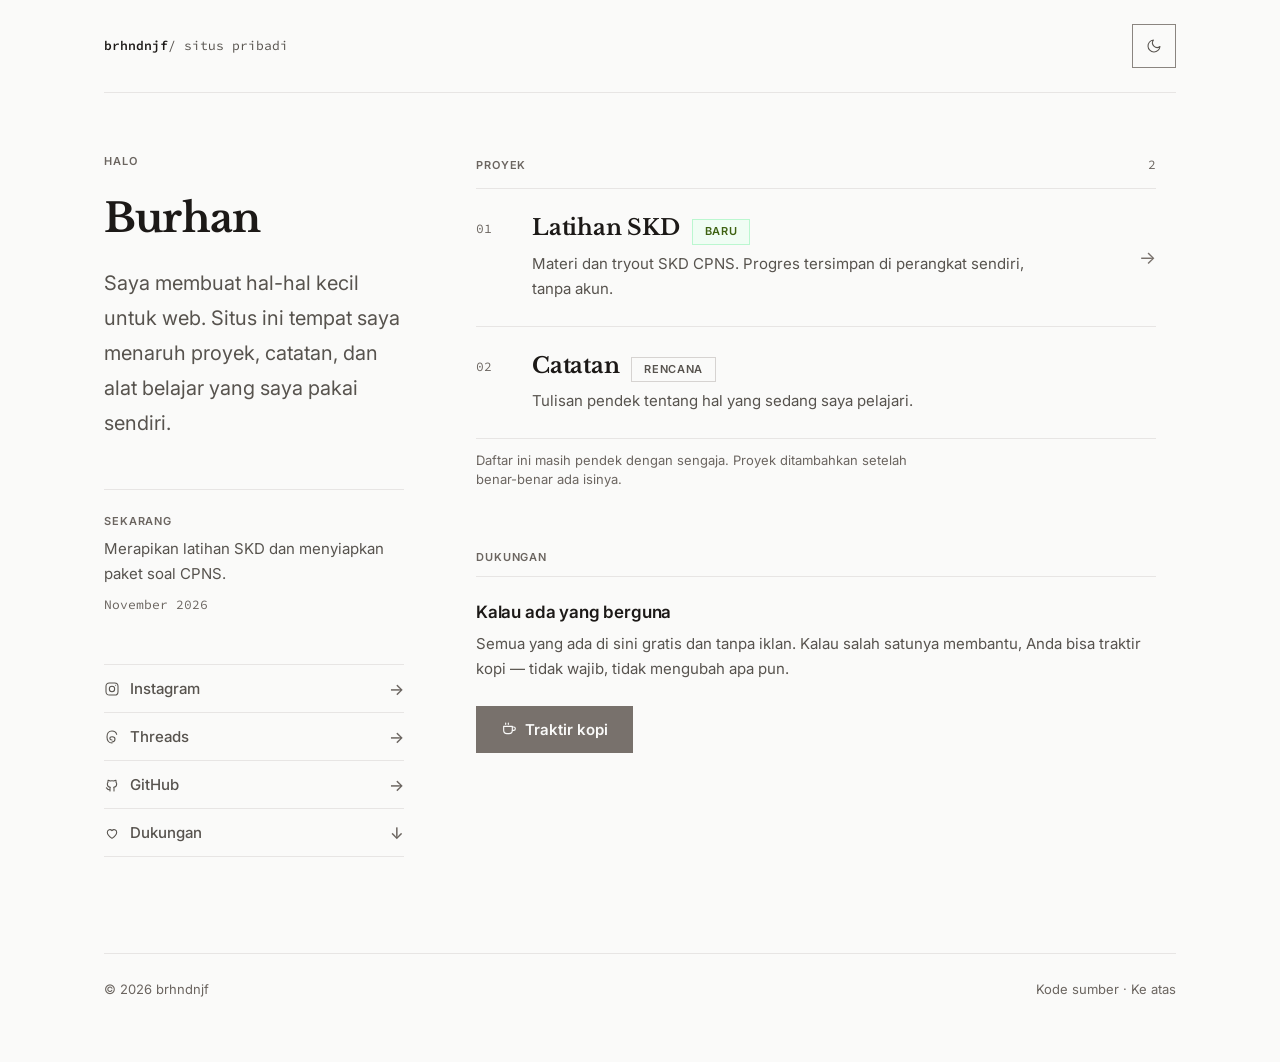
==== index.html @ 7297ceef "Editorial rail: beranda, shell aplikasi, ujian, dan hasil" ====
<!DOCTYPE html>
<html lang="id">
<head>
  <meta charset="UTF-8">
  <meta name="viewport" content="width=device-width, initial-scale=1, viewport-fit=cover">
  <meta name="theme-color" content="#FAFAF9" media="(prefers-color-scheme: light)">
  <meta name="theme-color" content="#1C1917" media="(prefers-color-scheme: dark)">

  <title>Burhan — brhndnjf</title>
  <meta name="description" content="Situs pribadi Burhan. Proyek kecil, catatan, dan latihan SKD.">

  <meta property="og:type" content="website">
  <meta property="og:title" content="Burhan — brhndnjf">
  <meta property="og:description" content="Situs pribadi Burhan. Proyek kecil, catatan, dan latihan SKD.">
  <meta property="og:url" content="https://brhndnjf.github.io/">
  <meta name="twitter:card" content="summary">

  <link rel="icon" href="data:image/svg+xml,<svg xmlns='http://www.w3.org/2000/svg' viewBox='0 0 100 100'><rect width='100' height='100' rx='22' fill='%23E4572E'/><text x='50' y='68' font-size='54' font-family='system-ui' font-weight='600' fill='white' text-anchor='middle'>b</text></svg>">

  <link rel="preconnect" href="https://fonts.googleapis.com">
  <link rel="preconnect" href="https://fonts.gstatic.com" crossorigin>
  <link href="https://fonts.googleapis.com/css2?family=Libre+Baskerville:wght@400;700&family=Inter:wght@400;600&family=Source+Code+Pro:wght@400&display=swap" rel="stylesheet">

  <link rel="stylesheet" href="assets/css/tokens.css">
  <link rel="stylesheet" href="assets/css/base.css">
  <link rel="stylesheet" href="assets/css/hub.css">

  <!-- Terapkan tema sebelum halaman digambar, supaya tidak berkedip putih -->
  <script>
    (function () {
      try {
        var t = localStorage.getItem('brh.theme');
        if (t === 'dark' || (!t && matchMedia('(prefers-color-scheme: dark)').matches)) {
          document.documentElement.setAttribute('data-theme', 'dark');
        }
      } catch (e) {}
    })();
  </script>
</head>
<body>
  <a class="skip" href="#utama">Lewati ke konten</a>

  <div class="wrap wrap-wide">
    <header class="top">
      <a class="top-mark" href="/"><b>brhndnjf</b> / situs pribadi</a>
      <button class="theme-toggle" type="button" data-theme-toggle aria-label="Ganti tema terang atau gelap" aria-pressed="false">
        <svg class="i-moon" viewBox="0 0 24 24" aria-hidden="true"><path d="M21 12.8A9 9 0 1 1 11.2 3a7 7 0 0 0 9.8 9.8Z"/></svg>
        <svg class="i-sun" viewBox="0 0 24 24" aria-hidden="true"><circle cx="12" cy="12" r="4"/><path d="M12 2v2M12 20v2M4.9 4.9l1.4 1.4M17.7 17.7l1.4 1.4M2 12h2M20 12h2M4.9 19.1l1.4-1.4M17.7 6.3l1.4-1.4"/></svg>
      </button>
    </header>

    <div class="hub-grid">
      <aside class="hub-rail" aria-label="Identitas">
        <section class="intro">
          <p class="eyebrow">Halo</p>
          <h1>Burhan</h1>
          <p class="lede">
            Saya membuat hal-hal kecil untuk web. Situs ini tempat saya menaruh
            proyek, catatan, dan alat belajar yang saya pakai sendiri.
          </p>
        </section>

        <section class="now" aria-labelledby="judul-sekarang">
          <h2 id="judul-sekarang">Sekarang</h2>
          <p>Merapikan latihan SKD dan menyiapkan paket soal CPNS.</p>
          <time datetime="2026-11">November 2026</time>
        </section>

      </aside>

      <main id="utama" class="hub-main">
        <section class="section" aria-labelledby="judul-proyek">
          <div class="section-head">
            <h2 id="judul-proyek">Proyek</h2>
            <span>2</span>
          </div>

          <div class="projects">
            <a class="project" href="/skd/">
              <span class="project-title">
                Latihan SKD
                <span class="tag is-live">Baru</span>
              </span>
              <span class="project-desc">
                Materi dan tryout SKD CPNS. Progres tersimpan di perangkat sendiri,
                tanpa akun.
              </span>
              <span class="project-go" aria-hidden="true">→</span>
            </a>

            <div class="project">
              <span class="project-title">
                Catatan
                <span class="tag">Rencana</span>
              </span>
              <span class="project-desc">
                Tulisan pendek tentang hal yang sedang saya pelajari.
              </span>
            </div>
          </div>

          <p class="note">
            Daftar ini masih pendek dengan sengaja. Proyek ditambahkan setelah
            benar-benar ada isinya.
          </p>
        </section>

        <section class="section" id="dukungan" aria-labelledby="judul-dukungan">
          <div class="section-head">
            <h2 id="judul-dukungan">Dukungan</h2>
          </div>

          <div class="support">
            <h3>Kalau ada yang berguna</h3>
            <p>
              Semua yang ada di sini gratis dan tanpa iklan. Kalau salah satunya
              membantu, Anda bisa traktir kopi — tidak wajib, tidak mengubah apa pun.
            </p>
            <div class="support-actions">
              <a class="btn" href="https://saweria.co/brhndnjf" rel="noopener">
                <svg viewBox="0 0 24 24" width="16" height="16" fill="none" stroke="currentColor" stroke-width="1.7" stroke-linecap="round" stroke-linejoin="round" aria-hidden="true"><path d="M4 8h13v6a5 5 0 0 1-5 5H9a5 5 0 0 1-5-5V8Z"/><path d="M17 9h2a2.5 2.5 0 0 1 0 5h-2"/><path d="M7 3v2M11 3v2"/></svg>
                Traktir kopi
              </a>
              <button class="btn is-quiet" type="button" data-open="qris">
                <svg viewBox="0 0 24 24" width="16" height="16" fill="none" stroke="currentColor" stroke-width="1.7" stroke-linecap="round" stroke-linejoin="round" aria-hidden="true"><rect x="3" y="3" width="7" height="7" rx="1"/><rect x="14" y="3" width="7" height="7" rx="1"/><rect x="3" y="14" width="7" height="7" rx="1"/><path d="M14 14h3v3h-3zM20 14v.01M14 20v.01M20 20v.01"/></svg>
                QRIS
              </button>
            </div>
            <p class="note" data-qris-note>
              QRIS untuk pembayaran dari aplikasi bank atau e-wallet apa pun.
            </p>
          </div>
        </section>
      </main>

        <nav class="links" aria-label="Tautan lain">
          <a class="link" href="https://www.instagram.com/brhndnjf/" rel="me noopener">
            <svg viewBox="0 0 24 24" aria-hidden="true"><rect x="3" y="3" width="18" height="18" rx="5"/><circle cx="12" cy="12" r="4"/><circle cx="17.5" cy="6.5" r=".8" fill="currentColor" stroke="none"/></svg>
            Instagram
          </a>
          <a class="link" href="https://www.threads.com/@brhndnjf" rel="me noopener">
            <svg viewBox="0 0 24 24" aria-hidden="true"><path d="M12 21c-4.5 0-7.5-3-7.5-9s3-9 7.5-9c3.6 0 6.2 1.9 7 5"/><path d="M12 16.5c-2 0-3.2-1-3.2-2.4 0-1.5 1.4-2.4 3.4-2.4 2.6 0 4.3 1.3 4.3 3.4 0 2.4-1.9 4.4-4.5 4.4"/></svg>
            Threads
          </a>
          <a class="link" href="https://github.com/brhndnjf" rel="me noopener">
            <svg viewBox="0 0 24 24" aria-hidden="true"><path d="M9 19c-4 1.2-4-2.2-5.5-2.7M15 21v-3.4c0-1 .1-1.4-.5-2 2.3-.3 4.5-1.2 4.5-5.2a4 4 0 0 0-1.1-2.8 3.7 3.7 0 0 0-.1-2.8s-.9-.3-3 1.1a10.3 10.3 0 0 0-5.6 0C7.1 4.5 6.2 4.8 6.2 4.8a3.7 3.7 0 0 0-.1 2.8A4 4 0 0 0 5 10.4c0 4 2.2 4.9 4.5 5.2-.6.6-.6 1.2-.5 2V21"/></svg>
            GitHub
          </a>
          <a class="link" href="#dukungan">
            <svg viewBox="0 0 24 24" aria-hidden="true"><path d="M12 20s-7-4.4-7-9a4 4 0 0 1 7-2.6A4 4 0 0 1 19 11c0 4.6-7 9-7 9Z"/></svg>
            Dukungan
          </a>
        </nav>
    </div>

    <footer class="foot">
      <span>© <span data-year>2026</span> brhndnjf</span>
      <span>
        <a href="https://github.com/brhndnjf/brhndnjf.github.io" rel="noopener">Kode sumber</a>
        ·
        <a href="#utama">Ke atas</a>
      </span>
    </footer>
  </div>

  <dialog class="modal" id="qris" aria-labelledby="qris-judul">
    <div class="modal-body">
      <h3 id="qris-judul">QRIS</h3>
      <p>Pindai dengan aplikasi bank atau e-wallet.</p>
      <!-- Untuk mengaktifkan: taruh berkasnya di assets/img/qris.png,
           lalu tambahkan atribut data-qris-src="assets/img/qris.png" pada <dialog> di atas.
           Tanpa atribut itu, tombol QRIS disembunyikan dan tidak ada permintaan 404. -->
      <div data-qris-slot></div>
      <p class="note" data-qris-fallback hidden>
        Gambar QRIS belum tersedia. Gunakan tautan Saweria di atas.
      </p>
      <button class="modal-close" type="button" data-close>Tutup</button>
    </div>
  </dialog>

  <script src="assets/js/theme.js" defer></script>
  <script src="assets/js/hub.js" defer></script>
</body>
</html>
---- assets/css/tokens.css ----
/* ============================================================
   tokens.css — ThoughtStream
   Sumber tunggal warna, tipografi, jarak, dan bentuk.
   Acuan: DESIGN.md. Jangan menulis nilai mentah di berkas lain.

   Tiga penyimpangan yang disengaja dari DESIGN.md, semuanya
   ditandai di bawah: (1) mode gelap, (2) ukuran tipe responsif
   memakai clamp agar 40px tidak meluber di layar 360px,
   (3) token teks/border tambahan agar kontras memenuhi WCAG AA
   tanpa mengubah sage sebagai aksen dekoratif.
   ============================================================ */

:root {
  /* ---- Brand Palette ---- */
  --stone: #78716C;        /* Primary — jangkar UI, tautan, ikon */
  --sage: #A8A29E;         /* Secondary — aksen pendukung, pemisah */
  --ink: #1C1917;          /* Tertiary — Warm Black, judul kuat */
  --stone-hover: #57534E;
  --stone-active: #44403C;

  /* ---- Surface Palette ---- */
  --paper: #FAFAF9;        /* latar halaman */
  --surface: #F5F5F4;      /* latar kartu & bagian */
  --raised: #EFEDEB;       /* hover, blok catatan */

  /* ---- Content Palette ---- */
  --ink-2: #57534E;        /* isi sekunder, metadata */
  --ink-3: #A8A29E;        /* aksen dekoratif, bukan untuk teks */
  --ink-3-text: #6B6560;   /* teks tersier AA — 5,50:1 di paper */

  /* ---- Border Palette ---- */
  --line: #E7E5E4;         /* hairline pemisah */
  --line-2: #D6D3D1;       /* pemisah non-interaktif */
  --line-control: #8A8580; /* batas kontrol — 3,50:1 di paper */
  --line-3: #A8A29E;

  /* ---- Semantic ---- */
  /* Warna teks status digelapkan agar tetap terbaca di latar tintanya. */
  --ok: #3F6212;   --ok-bg: #F0FDF4;   --ok-line: #BBF7D0;
  --warn: #854D0E; --warn-bg: #FEFCE8; --warn-line: #FEF08A;
  --bad: #B91C1C;  --bad-bg: #FEF2F2;  --bad-line: #FECACA;

  /* ---- Tipografi ---- */
  --font-display: "Libre Baskerville", Georgia, "Times New Roman", serif;
  --font: Inter, -apple-system, "Segoe UI", Helvetica, sans-serif;
  --mono: "Source Code Pro", "Fira Code", Consolas, monospace;

  --fs-display: clamp(30px, 6vw, 40px);   /* DESIGN: 40px */
  --fs-headline: clamp(24px, 4.6vw, 30px);/* DESIGN: 30px */
  --fs-subhead: clamp(19px, 3vw, 22px);   /* DESIGN: 22px */
  --fs-lead: clamp(18px, 2.6vw, 20px);    /* DESIGN: 20px */
  --fs-body: 17px;
  --fs-small: 15px;
  --fs-caption: 13px;
  --fs-overline: 11px;

  --lh-display: 1.2;
  --lh-headline: 1.3;
  --lh-subhead: 1.4;
  --lh-lead: 1.75;
  --lh-body: 1.8;
  --lh-small: 1.7;
  --lh-caption: 1.5;

  /* ---- Jarak: basis 12px, skala tetap ---- */
  --s1: 12px;
  --s2: 24px;
  --s3: 36px;
  --s4: 48px;
  --s5: 60px;
  --s6: 72px;
  --s7: 96px;
  --s8: 120px;

  --pad-sm: 12px;
  --pad-md: 24px;
  --pad-lg: 36px;

  /* Jarak antar-bagian — DESIGN.md: mobile 60, tablet 84, desktop 120.
     Nilainya dinaikkan lewat media query min-width di bawah (mobile-first). */
  --section: 60px;

  /* ---- Bentuk: seluruhnya tajam ---- */
  --r: 0px;
  --r-full: 9999px;   /* hanya avatar */
  --shadow: none;

  /* ---- Ukuran halaman ---- */
  --container: 680px;  /* DESIGN: lebar maksimum isi 680px */
  --container-wide: 1120px; /* kerangka desktop: rail + kolom baca */
  --rail: 300px;       /* rail identitas di desktop */

  color-scheme: light;
}

/* Jarak antar-bagian bertingkat — mobile-first: mulai dari 60, naik di layar lebar */
@media (min-width: 768px) {
  :root { --section: 84px; }
}
@media (min-width: 1024px) {
  :root { --section: 120px; }
}

/* ============================================================
   Mode gelap — perluasan, bukan bagian DESIGN.md.
   Prinsipnya sama: hangat, rendah kontras, tanpa bayangan.
   ============================================================ */
[data-theme="dark"] {
  --stone: #A8A29E;
  --sage: #78716C;
  --ink: #FAFAF9;
  --stone-hover: #D6D3D1;
  --stone-active: #E7E5E4;

  --paper: #1C1917;
  --surface: #24201D;
  --raised: #2E2926;

  --ink-2: #D6D3D1;
  --ink-3: #A8A29E;
  --ink-3-text: #A8A29E;   /* 6,93:1 di paper gelap */

  --line: #35302C;
  --line-2: #44403C;
  --line-control: #78716C; /* 3,65:1 di paper gelap */
  --line-3: #78716C;

  --ok: #A3C46B;   --ok-bg: #1D2517;   --ok-line: #3A4A26;
  --warn: #E5B454; --warn-bg: #26210F; --warn-line: #4A3F1C;
  --bad: #F87171;  --bad-bg: #2A1717;  --bad-line: #4A2626;

  color-scheme: dark;
}
---- assets/css/base.css ----
/* ============================================================
   base.css — reset, tipografi, kerangka.
   Mengikuti DESIGN.md: tepi tajam, tanpa bayangan, teks 17px/1.8,
   pemisah berupa hairline #E7E5E4.
   ============================================================ */

*, *::before, *::after { box-sizing: border-box; }

html { -webkit-text-size-adjust: 100%; }

body {
  margin: 0;
  min-height: 100vh;
  font-family: var(--font);
  font-size: var(--fs-body);
  line-height: var(--lh-body);
  color: var(--ink);
  background: var(--paper);
  -webkit-font-smoothing: antialiased;
  text-rendering: optimizeLegibility;
}

/* Judul memakai serif; label UI tidak pernah memakai serif (DESIGN.md no. 2) */
h1, h2, h3 {
  margin: 0;
  font-family: var(--font-display);
  font-weight: 700;
  text-wrap: balance;
}

h1 {
  font-size: var(--fs-display);
  line-height: var(--lh-display);
  letter-spacing: -0.02em;
}

h2 {
  font-size: var(--fs-headline);
  line-height: var(--lh-headline);
  letter-spacing: -0.015em;
}

h3 {
  font-size: var(--fs-subhead);
  font-weight: 400;
  line-height: var(--lh-subhead);
  letter-spacing: -0.01em;
}

p { margin: 0; max-width: var(--container); }

a {
  color: var(--stone);
  text-decoration: underline;
  text-decoration-thickness: 1px;
  text-underline-offset: 3px;
  transition: color .15s;
}
a:hover { color: var(--ink); }

img { display: block; max-width: 100%; height: auto; }

button {
  font-family: var(--font);
  color: inherit;
  background: none;
  border: 0;
  cursor: pointer;
}

ul, ol { margin: 0; padding: 0; list-style: none; }

/* Tombol — DESIGN.md. Dipakai beranda dan aplikasi. */
.btn {
  display: inline-flex;
  align-items: center;
  justify-content: center;
  gap: 8px;
  padding: var(--s1) var(--s2);
  border: 1px solid var(--stone);
  background: var(--stone);
  color: var(--paper);
  font-family: var(--font);
  font-size: var(--fs-small);
  font-weight: 600;
  line-height: 1.4;
  text-decoration: none;
  transition: background .15s, border-color .15s;
}
.btn:hover {
  background: var(--stone-hover);
  border-color: var(--stone-hover);
  color: var(--paper);
  text-decoration: none;
}
.btn:active { background: var(--stone-active); border-color: var(--stone-active); }
.btn:disabled { opacity: .4; cursor: not-allowed; }

/* Tombol tema — dipakai beranda dan aplikasi. */
.theme-toggle {
  display: inline-flex;
  align-items: center;
  justify-content: center;
  width: 44px;
  height: 44px;
  flex: none;
  border: 1px solid var(--line-control);
  color: var(--ink-2);
  transition: border-color .15s, color .15s, background .15s;
}
.theme-toggle:hover { border-color: var(--stone); color: var(--ink); background: var(--surface); }
.theme-toggle svg {
  width: 16px; height: 16px;
  fill: none; stroke: currentColor;
  stroke-width: 1.6; stroke-linecap: round; stroke-linejoin: round;
}
.theme-toggle .i-sun { display: none; }
[data-theme="dark"] .theme-toggle .i-moon { display: none; }
[data-theme="dark"] .theme-toggle .i-sun { display: block; }
.btn.is-quiet {
  background: transparent;
  color: var(--stone);
  border-color: var(--line-control);
}
.btn.is-quiet:hover {
  background: var(--surface);
  border-color: var(--line-control);
  color: var(--ink);
}

/* Dialog — tanpa bayangan, pemisahnya border. */
dialog.modal {
  padding: 0;
  border: 1px solid var(--line-control);
  background: var(--paper);
  color: var(--ink);
  box-shadow: none;
  max-width: 420px;
  width: calc(100% - 32px);
}
dialog.modal::backdrop { background: rgba(28, 25, 23, .6); }
.modal-body { padding: var(--s2); }
.modal-body h3 { font-family: var(--font); font-size: var(--fs-body); font-weight: 600; }
.modal-body p { margin-top: 4px; font-size: var(--fs-caption); line-height: var(--lh-caption); color: var(--ink-2); }
.modal-body img { margin: var(--s2) auto 0; border: 1px solid var(--line); }
.modal-actions { display: flex; flex-wrap: wrap; gap: var(--s1); margin-top: var(--s2); }
.modal-actions .btn { flex: 1 1 auto; }
.modal-close {
  display: block;
  width: 100%;
  margin-top: var(--s2);
  padding: var(--s1);
  border: 1px solid var(--line-control);
  font-size: var(--fs-caption);
  font-weight: 600;
  color: var(--ink-2);
}
.modal-close:hover { background: var(--surface); color: var(--ink); }

/* Catatan kecil */
.note {
  margin-top: var(--s1);
  font-size: var(--fs-caption);
  line-height: var(--lh-caption);
  color: var(--ink-3-text);
  max-width: 34em;
}

/* Atribut hidden harus menang atas display apa pun */
[hidden] { display: none !important; }

/* Teks untuk screen reader saja */
.sr-only {
  position: absolute;
  width: 1px;
  height: 1px;
  padding: 0;
  margin: -1px;
  overflow: hidden;
  clip: rect(0, 0, 0, 0);
  white-space: nowrap;
  border: 0;
}

::selection { background: var(--raised); color: var(--ink); }

/* Cincin fokus sesuai DESIGN.md */
:focus-visible {
  outline: 2px solid var(--stone);
  outline-offset: 2px;
}

/* Kerangka lebar: 680px, sesuai ukuran baca optimal */
.wrap {
  width: 100%;
  max-width: var(--container);
  margin: 0 auto;
  padding: 0 var(--s2);
}
.wrap-wide { max-width: var(--container-wide); }

/* Label di atas judul — Inter 11px 600, renggang */
.eyebrow {
  display: block;
  font-family: var(--font);
  font-size: var(--fs-overline);
  font-weight: 600;
  line-height: var(--lh-caption);
  letter-spacing: 0.08em;
  text-transform: uppercase;
  color: var(--ink-3-text);
}

.muted { color: var(--ink-2); }

.rule {
  height: 1px;
  border: 0;
  margin: 0;
  background: var(--line);
}

:target { scroll-margin-top: var(--s2); }

.skip {
  position: absolute;
  left: -9999px;
  top: 0;
  padding: var(--s1) var(--s2);
  background: var(--paper);
  border: 1px solid var(--line-control);
  z-index: 100;
}
.skip:focus { left: var(--s2); top: var(--s2); }

@media (prefers-reduced-motion: reduce) {
  *, *::before, *::after {
    animation-duration: .01ms !important;
    animation-iteration-count: 1 !important;
    transition-duration: .01ms !important;
    scroll-behavior: auto !important;
  }
}
---- assets/css/hub.css ----
/* ============================================================
   hub.css — beranda dengan editorial rail.
   Mobile: satu kolom. Desktop: rail identitas + kolom baca.
   Tepi tajam, tanpa bayangan, pemisah hairline, ruang lega.
   ============================================================ */

/* ---------- Kepala ---------- */
.top {
  display: flex;
  align-items: center;
  justify-content: space-between;
  gap: var(--s2);
  padding: var(--s2) 0;
  border-bottom: 1px solid var(--line);
}

.top-mark {
  display: inline-flex;
  align-items: center;
  min-height: 44px;
  font-family: var(--mono);
  font-size: var(--fs-caption);
  color: var(--ink-2);
  text-decoration: none;
}
.top-mark b { color: var(--ink); font-weight: 600; }
.top-mark:hover { color: var(--ink); }

/* ---------- Grid utama ---------- */
.hub-grid {
  display: grid;
  gap: var(--s2);
}

.hub-rail,
.hub-main { min-width: 0; }

/* ---------- Identitas ---------- */
.intro { padding: var(--s3) 0 0; }

.intro h1 { margin-top: var(--s2); }

.intro .lede {
  margin-top: var(--s2);
  font-size: var(--fs-lead);
  line-height: var(--lh-lead);
  color: var(--ink-2);
  max-width: 32em;
}

/* ---------- Sekarang ---------- */
.now {
  margin-top: var(--s4);
  padding-top: var(--s2);
  border-top: 1px solid var(--line);
}
.now h2 {
  font-family: var(--font);
  font-size: var(--fs-overline);
  font-weight: 600;
  letter-spacing: 0.08em;
  text-transform: uppercase;
  color: var(--ink-3-text);
}
.now p {
  margin-top: 8px;
  font-size: var(--fs-small);
  line-height: var(--lh-small);
  color: var(--ink-2);
}
.now time {
  display: block;
  margin-top: 6px;
  font-family: var(--mono);
  font-size: var(--fs-caption);
  color: var(--ink-3-text);
}

/* ---------- Tautan ---------- */
.links {
  display: grid;
  margin-top: var(--s4);
  border-top: 1px solid var(--line);
}

.link {
  display: flex;
  align-items: center;
  gap: 10px;
  min-height: 44px;
  padding: 10px 0;
  border-bottom: 1px solid var(--line);
  font-size: var(--fs-small);
  font-weight: 500;
  color: var(--ink-2);
  text-decoration: none;
  transition: color .15s;
}
.link:hover { color: var(--ink); }
.link::after {
  content: "→";
  margin-left: auto;
  color: var(--ink-3-text);
  font-size: 16px;
  line-height: 1;
  transition: transform .18s, color .18s;
}
.link:hover::after { transform: translateX(3px); color: var(--stone); }
.link[href^="#"]::after { content: "↓"; }
.link[href^="#"]:hover::after { transform: translateY(2px); }
.link svg {
  width: 16px; height: 16px;
  flex: none;
  fill: none; stroke: currentColor;
  stroke-width: 1.6; stroke-linecap: round; stroke-linejoin: round;
}

/* ---------- Bagian ---------- */
.section { padding-top: var(--s4); }

.section-head {
  display: flex;
  align-items: baseline;
  justify-content: space-between;
  gap: var(--s2);
  padding-bottom: var(--s1);
  border-bottom: 1px solid var(--line);
}

.section-head h2 {
  font-family: var(--font);
  font-size: var(--fs-overline);
  font-weight: 600;
  letter-spacing: 0.08em;
  text-transform: uppercase;
  color: var(--ink-3-text);
}

.section-head span {
  font-family: var(--mono);
  font-size: var(--fs-caption);
  color: var(--ink-3-text);
}

/* ---------- Daftar proyek ---------- */
.projects {
  counter-reset: project;
  display: grid;
}

.project {
  display: grid;
  grid-template-columns: 32px minmax(0, 1fr) auto;
  align-items: start;
  gap: 6px var(--s2);
  padding: var(--s2) 0;
  border-bottom: 1px solid var(--line);
  text-decoration: none;
  color: inherit;
  transition: background .15s;
}
.project::before {
  counter-increment: project;
  content: counter(project, decimal-leading-zero);
  grid-column: 1;
  grid-row: 1 / span 2;
  padding-top: 4px;
  font-family: var(--mono);
  font-size: var(--fs-caption);
  color: var(--ink-3-text);
}
a.project:hover { background: var(--surface); }
a.project:hover .project-title { color: var(--stone); }
a.project:focus-visible {
  background: var(--surface);
  outline: 2px solid var(--stone);
  outline-offset: -2px;
}

.project-title {
  grid-column: 2;
  font-family: var(--font-display);
  font-size: 19px;
  font-weight: 700;
  line-height: var(--lh-subhead);
  letter-spacing: -0.01em;
  display: flex;
  align-items: baseline;
  gap: var(--s1);
  flex-wrap: wrap;
  text-wrap: balance;
}

.project-desc {
  grid-column: 2;
  font-size: var(--fs-small);
  line-height: var(--lh-small);
  color: var(--ink-2);
  max-width: 34em;
}

.project-go {
  grid-column: 3;
  grid-row: 1 / span 2;
  justify-self: end;
  align-self: center;
  color: var(--stone);
  font-size: 18px;
  line-height: 1;
  transition: transform .18s, color .18s;
}
a.project:hover .project-go { transform: translateX(3px); color: var(--stone); }

/* Chip status — DESIGN.md: 4px 12px, 11px 600 uppercase, tajam */
.tag {
  font-family: var(--font);
  font-size: var(--fs-overline);
  font-weight: 600;
  letter-spacing: 0.06em;
  text-transform: uppercase;
  padding: 4px 12px;
  border: 1px solid var(--line-2);
  color: var(--ink-2);
  background: transparent;
  white-space: nowrap;
}
.tag.is-live { background: var(--ok-bg); border-color: var(--ok-line); color: var(--ok); }
.tag.is-next { background: var(--warn-bg); border-color: var(--warn-line); color: var(--warn); }

/* ---------- Dukungan ---------- */
.support { margin-top: var(--s2); }
.support h3 { font-family: var(--font); font-size: var(--fs-body); font-weight: 600; }
.support p {
  margin-top: 6px;
  font-size: var(--fs-small);
  line-height: var(--lh-small);
  color: var(--ink-2);
}
.support-actions { display: flex; flex-wrap: wrap; gap: var(--s1); margin-top: var(--s2); }

/* ---------- Kaki ---------- */
.foot {
  margin-top: var(--s6);
  padding: var(--s2) 0 var(--s5);
  border-top: 1px solid var(--line);
  display: flex;
  flex-wrap: wrap;
  align-items: baseline;
  justify-content: space-between;
  gap: 8px var(--s2);
  font-size: var(--fs-caption);
  color: var(--ink-3-text);
}
.foot a { color: var(--ink-3-text); text-decoration: none; }
.foot a:hover { color: var(--stone); text-decoration: underline; }

/* ============================================================
   Layar lebih lebar — mobile-first: semua penyesuaian ke atas
   memakai min-width, bukan max-width.
   ============================================================ */
@media (min-width: 561px) {
  .intro { padding-top: var(--s5); }
  .project-title { font-size: var(--fs-subhead); }
  .foot { margin-top: var(--s7); }
}

@media (min-width: 900px) {
  .hub-grid {
    grid-template-columns: 260px minmax(0, 1fr);
    grid-template-rows: auto auto;
    column-gap: var(--s5);
    row-gap: var(--s4);
    align-items: start;
  }
  .hub-rail {
    grid-column: 1;
    grid-row: 1;
    position: sticky;
    top: var(--s2);
  }
  .links {
    grid-column: 1;
    grid-row: 2;
    margin-top: 0;
  }
  .hub-main {
    grid-column: 2;
    grid-row: 1 / span 2;
    max-width: var(--container);
  }
  .section { padding-top: var(--s5); }
  .hub-main .section:first-child { padding-top: var(--s5); }
}

@media (min-width: 1024px) {
  .hub-grid {
    grid-template-columns: var(--rail) minmax(0, 1fr);
    column-gap: var(--s6);
    row-gap: var(--s4);
  }
}
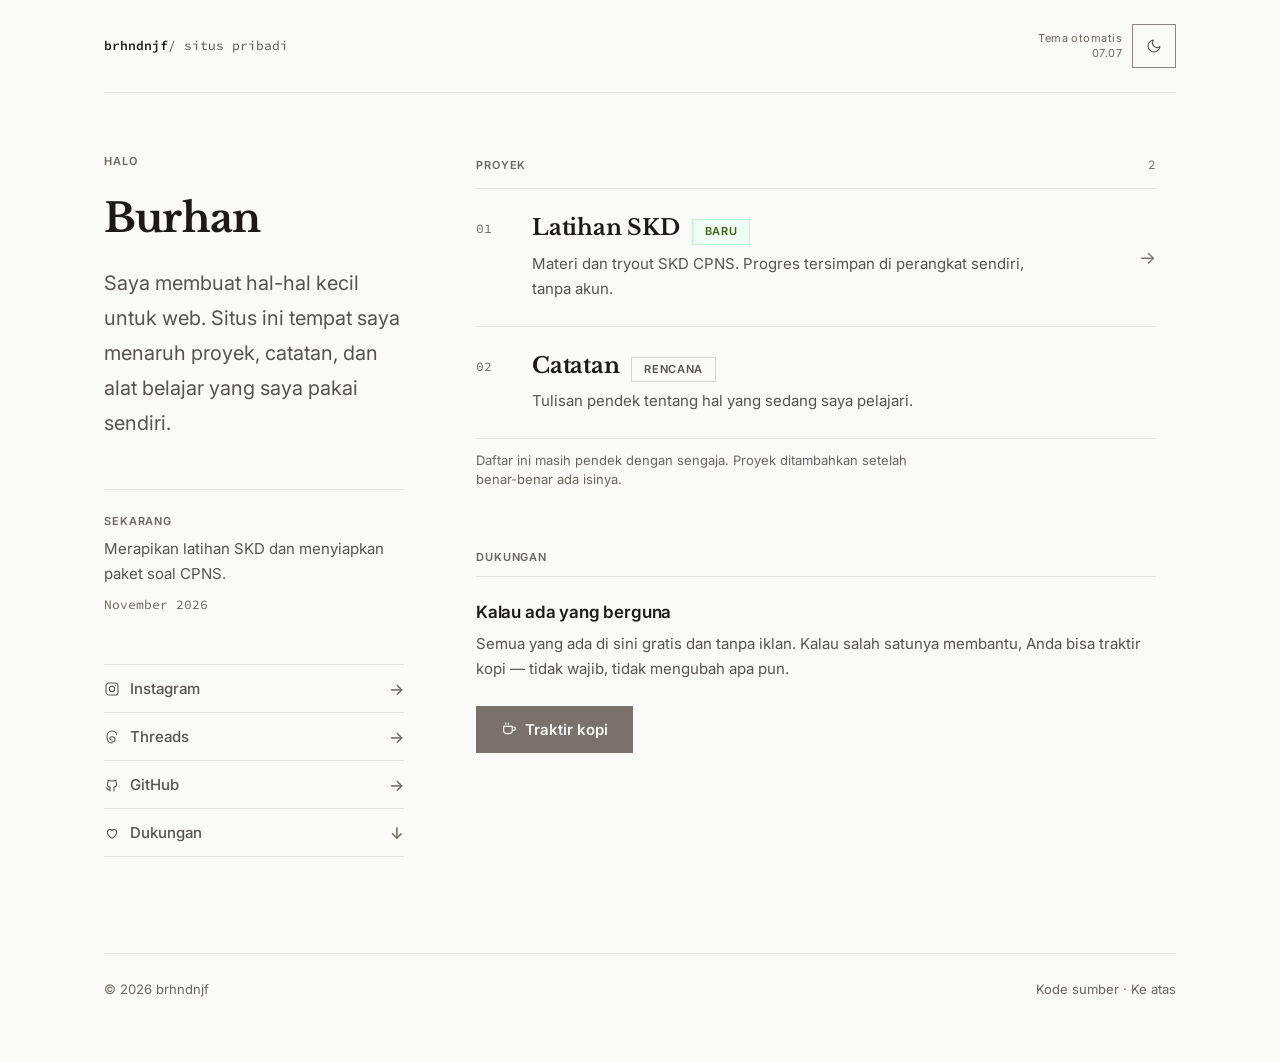
==== commit db253e4e: "Tema otomatis mengikuti jam setempat dengan petunjuk kecil" ====
--- a/index.html
+++ b/index.html
@@ -25,15 +25,21 @@
   <link rel="stylesheet" href="assets/css/base.css">
   <link rel="stylesheet" href="assets/css/hub.css">
 
-  <!-- Terapkan tema sebelum halaman digambar, supaya tidak berkedip putih -->
+  <!-- Terapkan tema sebelum halaman digambar, supaya tidak berkedip.
+       Urutan: pilihan tersimpan, lalu jam setempat (malam 18.00–05.59). -->
   <script>
     (function () {
       try {
         var t = localStorage.getItem('brh.theme');
-        if (t === 'dark' || (!t && matchMedia('(prefers-color-scheme: dark)').matches)) {
-          document.documentElement.setAttribute('data-theme', 'dark');
+        if (t !== 'dark' && t !== 'light') {
+          var h = new Date().getHours();
+          t = (h >= 18 || h < 6) ? 'dark' : 'light';
         }
-      } catch (e) {}
+        if (t === 'dark') document.documentElement.setAttribute('data-theme', 'dark');
+      } catch (e) {
+        var hh = new Date().getHours();
+        if (hh >= 18 || hh < 6) document.documentElement.setAttribute('data-theme', 'dark');
+      }
     })();
   </script>
 </head>
@@ -43,10 +49,17 @@
   <div class="wrap wrap-wide">
     <header class="top">
       <a class="top-mark" href="/"><b>brhndnjf</b> / situs pribadi</a>
-      <button class="theme-toggle" type="button" data-theme-toggle aria-label="Ganti tema terang atau gelap" aria-pressed="false">
-        <svg class="i-moon" viewBox="0 0 24 24" aria-hidden="true"><path d="M21 12.8A9 9 0 1 1 11.2 3a7 7 0 0 0 9.8 9.8Z"/></svg>
-        <svg class="i-sun" viewBox="0 0 24 24" aria-hidden="true"><circle cx="12" cy="12" r="4"/><path d="M12 2v2M12 20v2M4.9 4.9l1.4 1.4M17.7 17.7l1.4 1.4M2 12h2M20 12h2M4.9 19.1l1.4-1.4M17.7 6.3l1.4-1.4"/></svg>
-      </button>
+      <div class="theme" data-theme-hint>
+        <span class="theme-note">
+          <span data-theme-state>Tema otomatis</span>
+          <span data-theme-time></span>
+          <button class="theme-auto" type="button" data-theme-auto hidden>Ikuti jam</button>
+        </span>
+        <button class="theme-toggle" type="button" data-theme-toggle aria-label="Ganti tema terang atau gelap" aria-pressed="false">
+          <svg class="i-moon" viewBox="0 0 24 24" aria-hidden="true"><path d="M21 12.8A9 9 0 1 1 11.2 3a7 7 0 0 0 9.8 9.8Z"/></svg>
+          <svg class="i-sun" viewBox="0 0 24 24" aria-hidden="true"><circle cx="12" cy="12" r="4"/><path d="M12 2v2M12 20v2M4.9 4.9l1.4 1.4M17.7 17.7l1.4 1.4M2 12h2M20 12h2M4.9 19.1l1.4-1.4M17.7 6.3l1.4-1.4"/></svg>
+        </button>
+      </div>
     </header>
 
     <div class="hub-grid">
--- a/assets/css/base.css
+++ b/assets/css/base.css
@@ -117,6 +117,33 @@
 .theme-toggle .i-sun { display: none; }
 [data-theme="dark"] .theme-toggle .i-moon { display: none; }
 [data-theme="dark"] .theme-toggle .i-sun { display: block; }
+
+/* Keterangan kecil di samping tombol tema */
+.theme {
+  display: flex;
+  align-items: center;
+  gap: 10px;
+  flex: none;
+}
+.theme-note {
+  display: flex;
+  flex-direction: column;
+  align-items: flex-end;
+  line-height: 1.35;
+  font-size: var(--fs-overline);
+  letter-spacing: 0.04em;
+  color: var(--ink-3-text);
+  text-align: right;
+}
+.theme-note [data-theme-time]:empty { display: none; }
+.theme-auto {
+  font: inherit;
+  color: var(--stone);
+  text-decoration: underline;
+  text-underline-offset: 2px;
+}
+.theme-auto:hover { color: var(--ink); }
+.theme-auto[hidden] { display: none; }
 .btn.is-quiet {
   background: transparent;
   color: var(--stone);
--- a/assets/css/hub.css
+++ b/assets/css/hub.css
@@ -275,8 +275,6 @@
   .hub-rail {
     grid-column: 1;
     grid-row: 1;
-    position: sticky;
-    top: var(--s2);
   }
   .links {
     grid-column: 1;
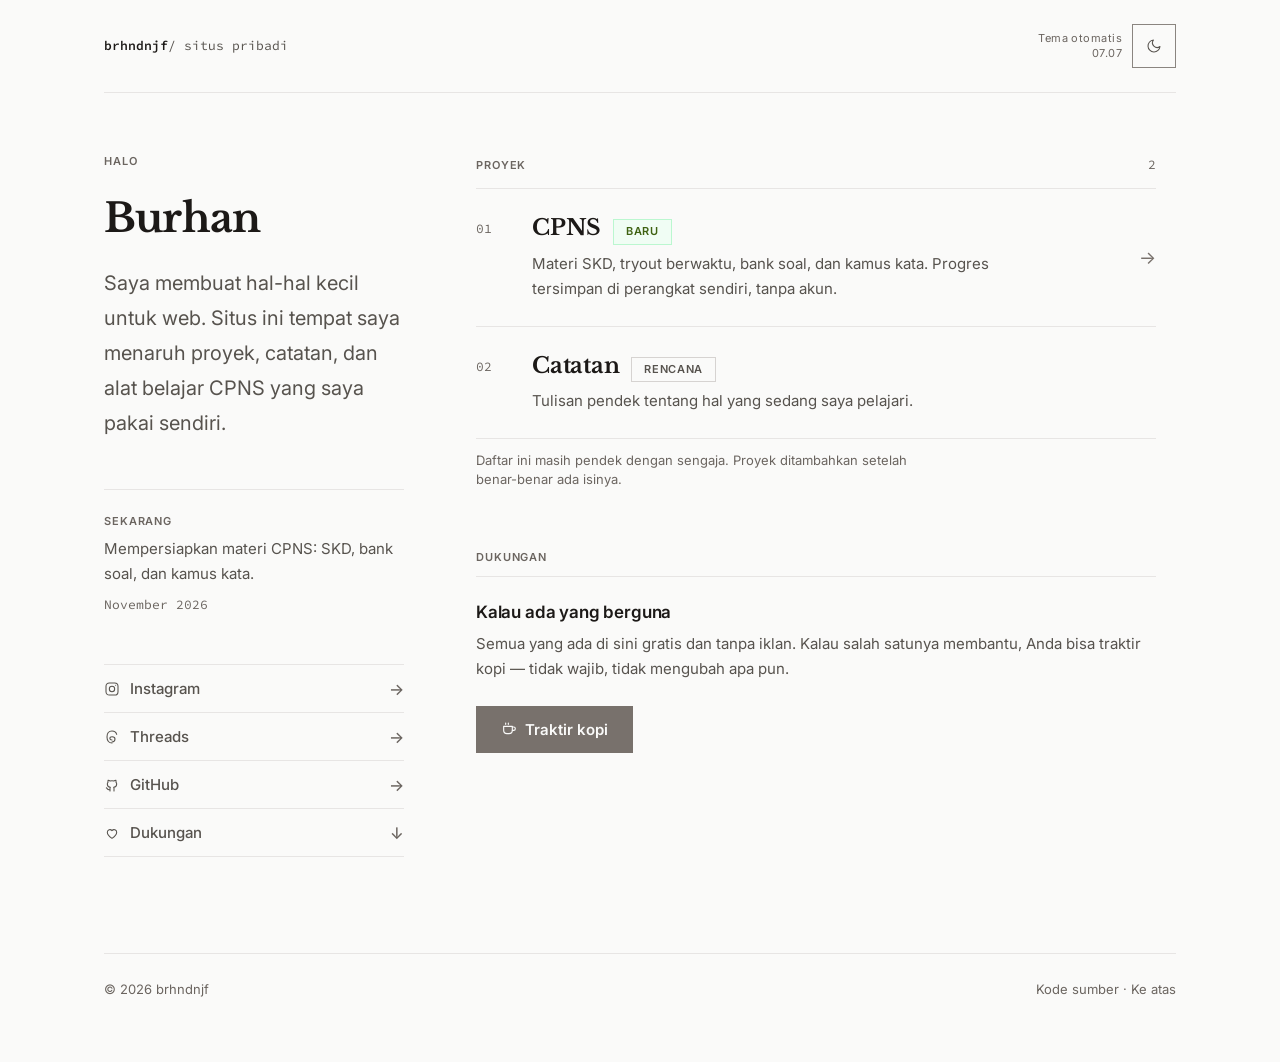
==== commit b2443d50: "Produk CPNS: label beranda, hub lima alat, rute modul baru" ====
--- a/index.html
+++ b/index.html
@@ -7,11 +7,11 @@
   <meta name="theme-color" content="#1C1917" media="(prefers-color-scheme: dark)">
 
   <title>Burhan — brhndnjf</title>
-  <meta name="description" content="Situs pribadi Burhan. Proyek kecil, catatan, dan latihan SKD.">
+  <meta name="description" content="Situs pribadi Burhan. Proyek kecil, catatan, dan alat belajar CPNS.">
 
   <meta property="og:type" content="website">
   <meta property="og:title" content="Burhan — brhndnjf">
-  <meta property="og:description" content="Situs pribadi Burhan. Proyek kecil, catatan, dan latihan SKD.">
+  <meta property="og:description" content="Situs pribadi Burhan. Proyek kecil, catatan, dan alat belajar CPNS.">
   <meta property="og:url" content="https://brhndnjf.github.io/">
   <meta name="twitter:card" content="summary">
 
@@ -69,13 +69,13 @@
           <h1>Burhan</h1>
           <p class="lede">
             Saya membuat hal-hal kecil untuk web. Situs ini tempat saya menaruh
-            proyek, catatan, dan alat belajar yang saya pakai sendiri.
+            proyek, catatan, dan alat belajar CPNS yang saya pakai sendiri.
           </p>
         </section>
 
         <section class="now" aria-labelledby="judul-sekarang">
           <h2 id="judul-sekarang">Sekarang</h2>
-          <p>Merapikan latihan SKD dan menyiapkan paket soal CPNS.</p>
+          <p>Mempersiapkan materi CPNS: SKD, bank soal, dan kamus kata.</p>
           <time datetime="2026-11">November 2026</time>
         </section>
 
@@ -91,12 +91,12 @@
           <div class="projects">
             <a class="project" href="/skd/">
               <span class="project-title">
-                Latihan SKD
+                CPNS
                 <span class="tag is-live">Baru</span>
               </span>
               <span class="project-desc">
-                Materi dan tryout SKD CPNS. Progres tersimpan di perangkat sendiri,
-                tanpa akun.
+                Materi SKD, tryout berwaktu, bank soal, dan kamus kata.
+                Progres tersimpan di perangkat sendiri, tanpa akun.
               </span>
               <span class="project-go" aria-hidden="true">→</span>
             </a>
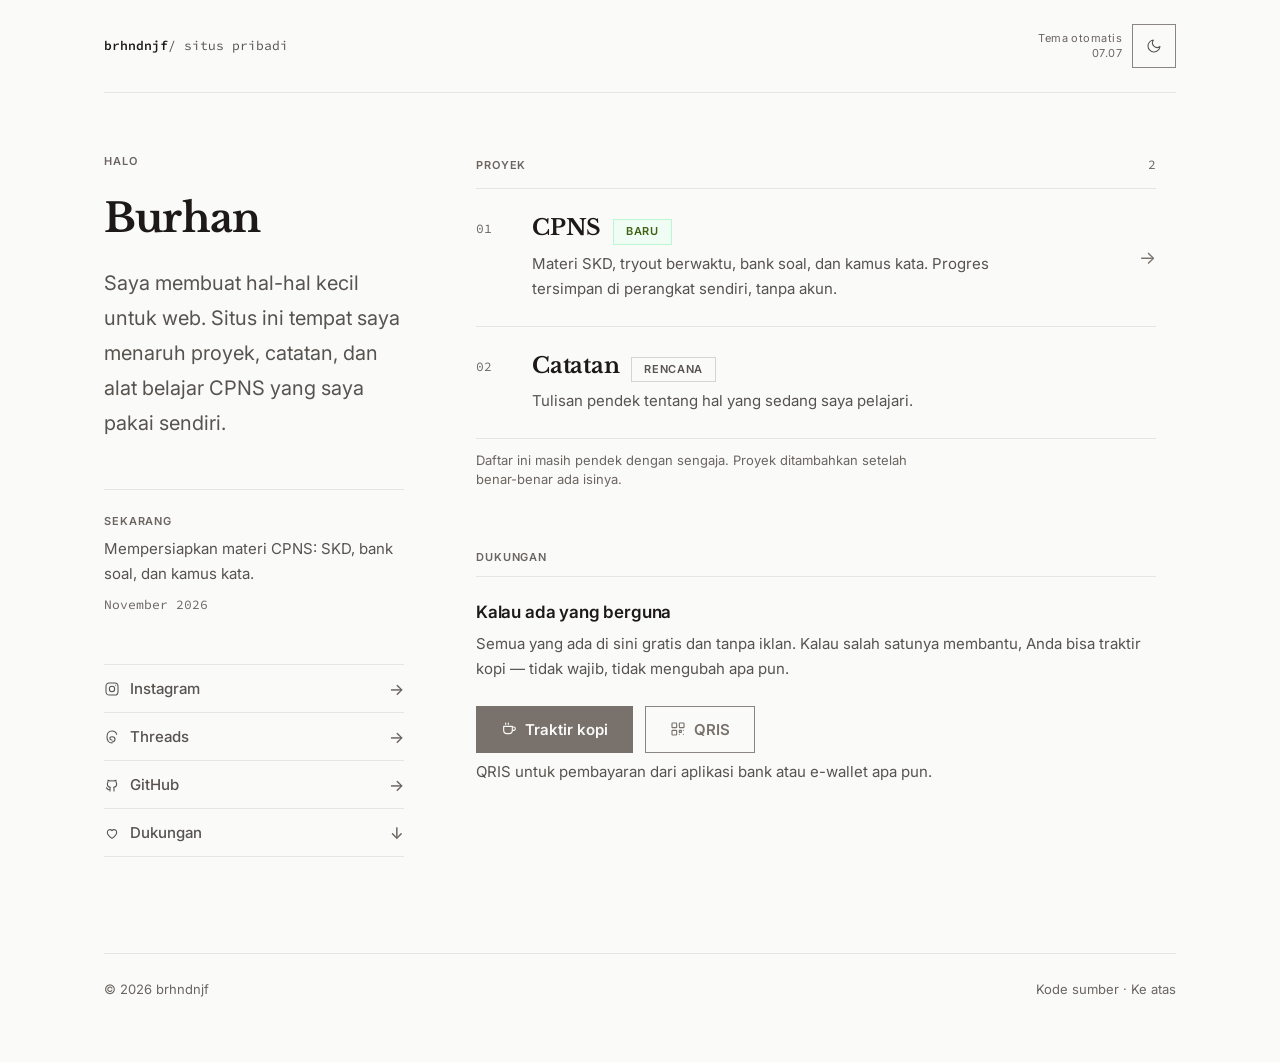
==== commit 5dba505a: "Aktifkan QRIS: pasang qris.png, tampilkan tombol donasi" ====
--- a/index.html
+++ b/index.html
@@ -176,13 +176,10 @@
     </footer>
   </div>
 
-  <dialog class="modal" id="qris" aria-labelledby="qris-judul">
+  <dialog class="modal" id="qris" aria-labelledby="qris-judul" data-qris-src="assets/img/qris.png">
     <div class="modal-body">
       <h3 id="qris-judul">QRIS</h3>
       <p>Pindai dengan aplikasi bank atau e-wallet.</p>
-      <!-- Untuk mengaktifkan: taruh berkasnya di assets/img/qris.png,
-           lalu tambahkan atribut data-qris-src="assets/img/qris.png" pada <dialog> di atas.
-           Tanpa atribut itu, tombol QRIS disembunyikan dan tidak ada permintaan 404. -->
       <div data-qris-slot></div>
       <p class="note" data-qris-fallback hidden>
         Gambar QRIS belum tersedia. Gunakan tautan Saweria di atas.
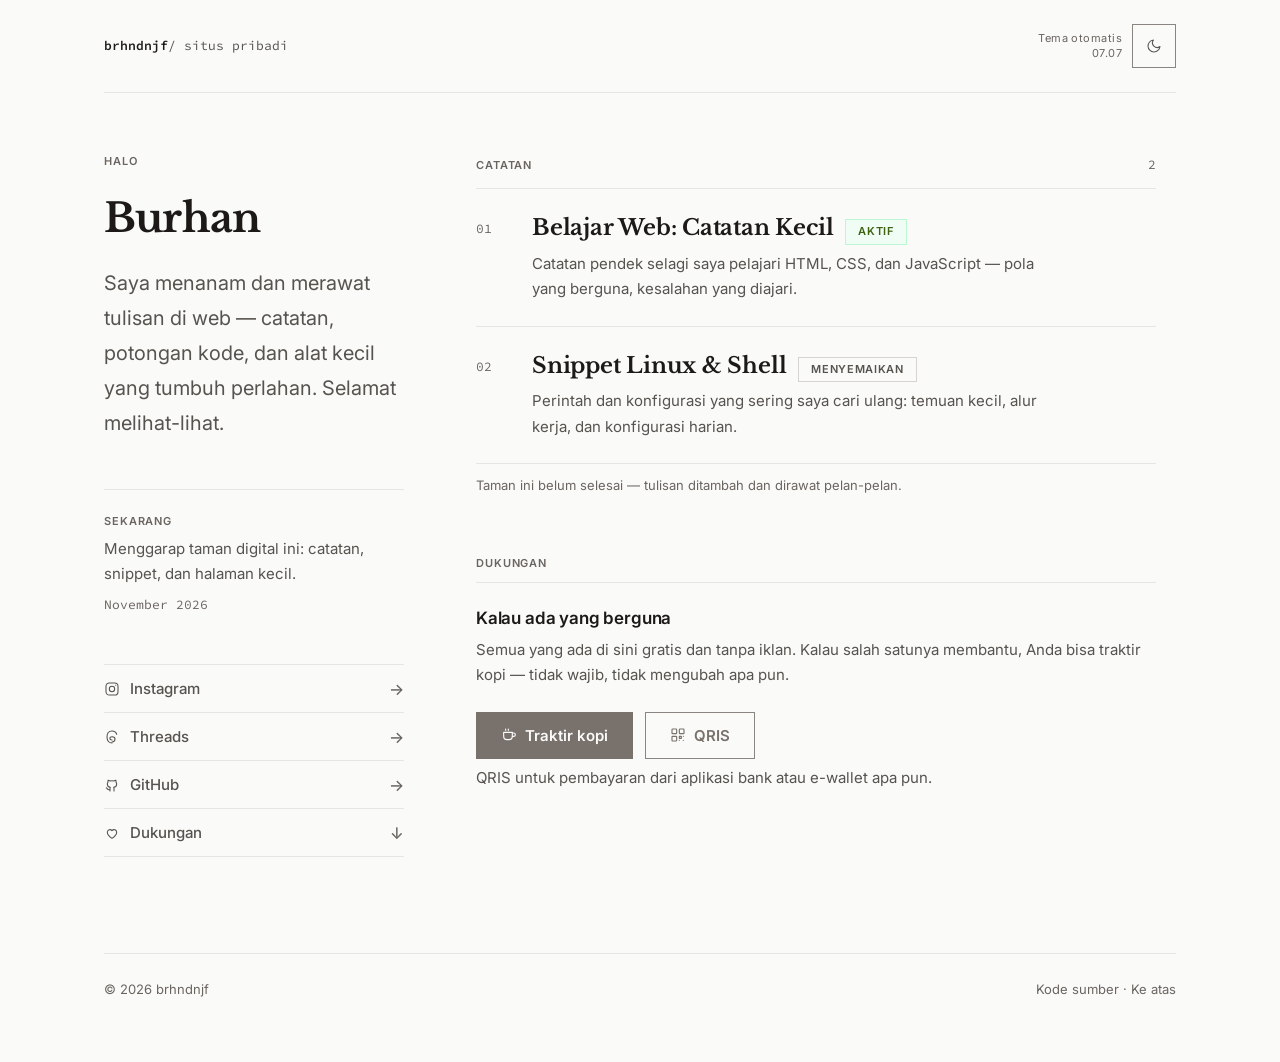
==== commit 3374349e: "Isolasi modul SKD ke _archive dan ubah fokus situs jadi taman digital" ====
--- a/index.html
+++ b/index.html
@@ -7,11 +7,11 @@
   <meta name="theme-color" content="#1C1917" media="(prefers-color-scheme: dark)">
 
   <title>Burhan — brhndnjf</title>
-  <meta name="description" content="Situs pribadi Burhan. Proyek kecil, catatan, dan alat belajar CPNS.">
+  <meta name="description" content="Taman digital Burhan — catatan, snippet, dan alat kecil yang tumbuh perlahan.">
 
   <meta property="og:type" content="website">
   <meta property="og:title" content="Burhan — brhndnjf">
-  <meta property="og:description" content="Situs pribadi Burhan. Proyek kecil, catatan, dan alat belajar CPNS.">
+  <meta property="og:description" content="Taman digital Burhan — catatan, snippet, dan alat kecil yang tumbuh perlahan.">
   <meta property="og:url" content="https://brhndnjf.github.io/">
   <meta name="twitter:card" content="summary">
 
@@ -68,14 +68,14 @@
           <p class="eyebrow">Halo</p>
           <h1>Burhan</h1>
           <p class="lede">
-            Saya membuat hal-hal kecil untuk web. Situs ini tempat saya menaruh
-            proyek, catatan, dan alat belajar CPNS yang saya pakai sendiri.
+            Saya menanam dan merawat tulisan di web — catatan, potongan kode,
+            dan alat kecil yang tumbuh perlahan. Selamat melihat-lihat.
           </p>
         </section>
 
         <section class="now" aria-labelledby="judul-sekarang">
           <h2 id="judul-sekarang">Sekarang</h2>
-          <p>Mempersiapkan materi CPNS: SKD, bank soal, dan kamus kata.</p>
+          <p>Menggarap taman digital ini: catatan, snippet, dan halaman kecil.</p>
           <time datetime="2026-11">November 2026</time>
         </section>
 
@@ -84,37 +84,36 @@
       <main id="utama" class="hub-main">
         <section class="section" aria-labelledby="judul-proyek">
           <div class="section-head">
-            <h2 id="judul-proyek">Proyek</h2>
+            <h2 id="judul-proyek">Catatan</h2>
             <span>2</span>
           </div>
 
           <div class="projects">
-            <a class="project" href="/skd/">
+            <div class="project">
               <span class="project-title">
-                CPNS
-                <span class="tag is-live">Baru</span>
+                Belajar Web: Catatan Kecil
+                <span class="tag is-live">Aktif</span>
               </span>
               <span class="project-desc">
-                Materi SKD, tryout berwaktu, bank soal, dan kamus kata.
-                Progres tersimpan di perangkat sendiri, tanpa akun.
+                Catatan pendek selagi saya pelajari HTML, CSS, dan JavaScript
+                — pola yang berguna, kesalahan yang diajari.
               </span>
-              <span class="project-go" aria-hidden="true">→</span>
-            </a>
+            </div>
 
             <div class="project">
               <span class="project-title">
-                Catatan
-                <span class="tag">Rencana</span>
+                Snippet Linux &amp; Shell
+                <span class="tag">Menyemaikan</span>
               </span>
               <span class="project-desc">
-                Tulisan pendek tentang hal yang sedang saya pelajari.
+                Perintah dan konfigurasi yang sering saya cari ulang:
+                temuan kecil, alur kerja, dan konfigurasi harian.
               </span>
             </div>
           </div>
 
           <p class="note">
-            Daftar ini masih pendek dengan sengaja. Proyek ditambahkan setelah
-            benar-benar ada isinya.
+            Taman ini belum selesai — tulisan ditambah dan dirawat pelan-pelan.
           </p>
         </section>
 
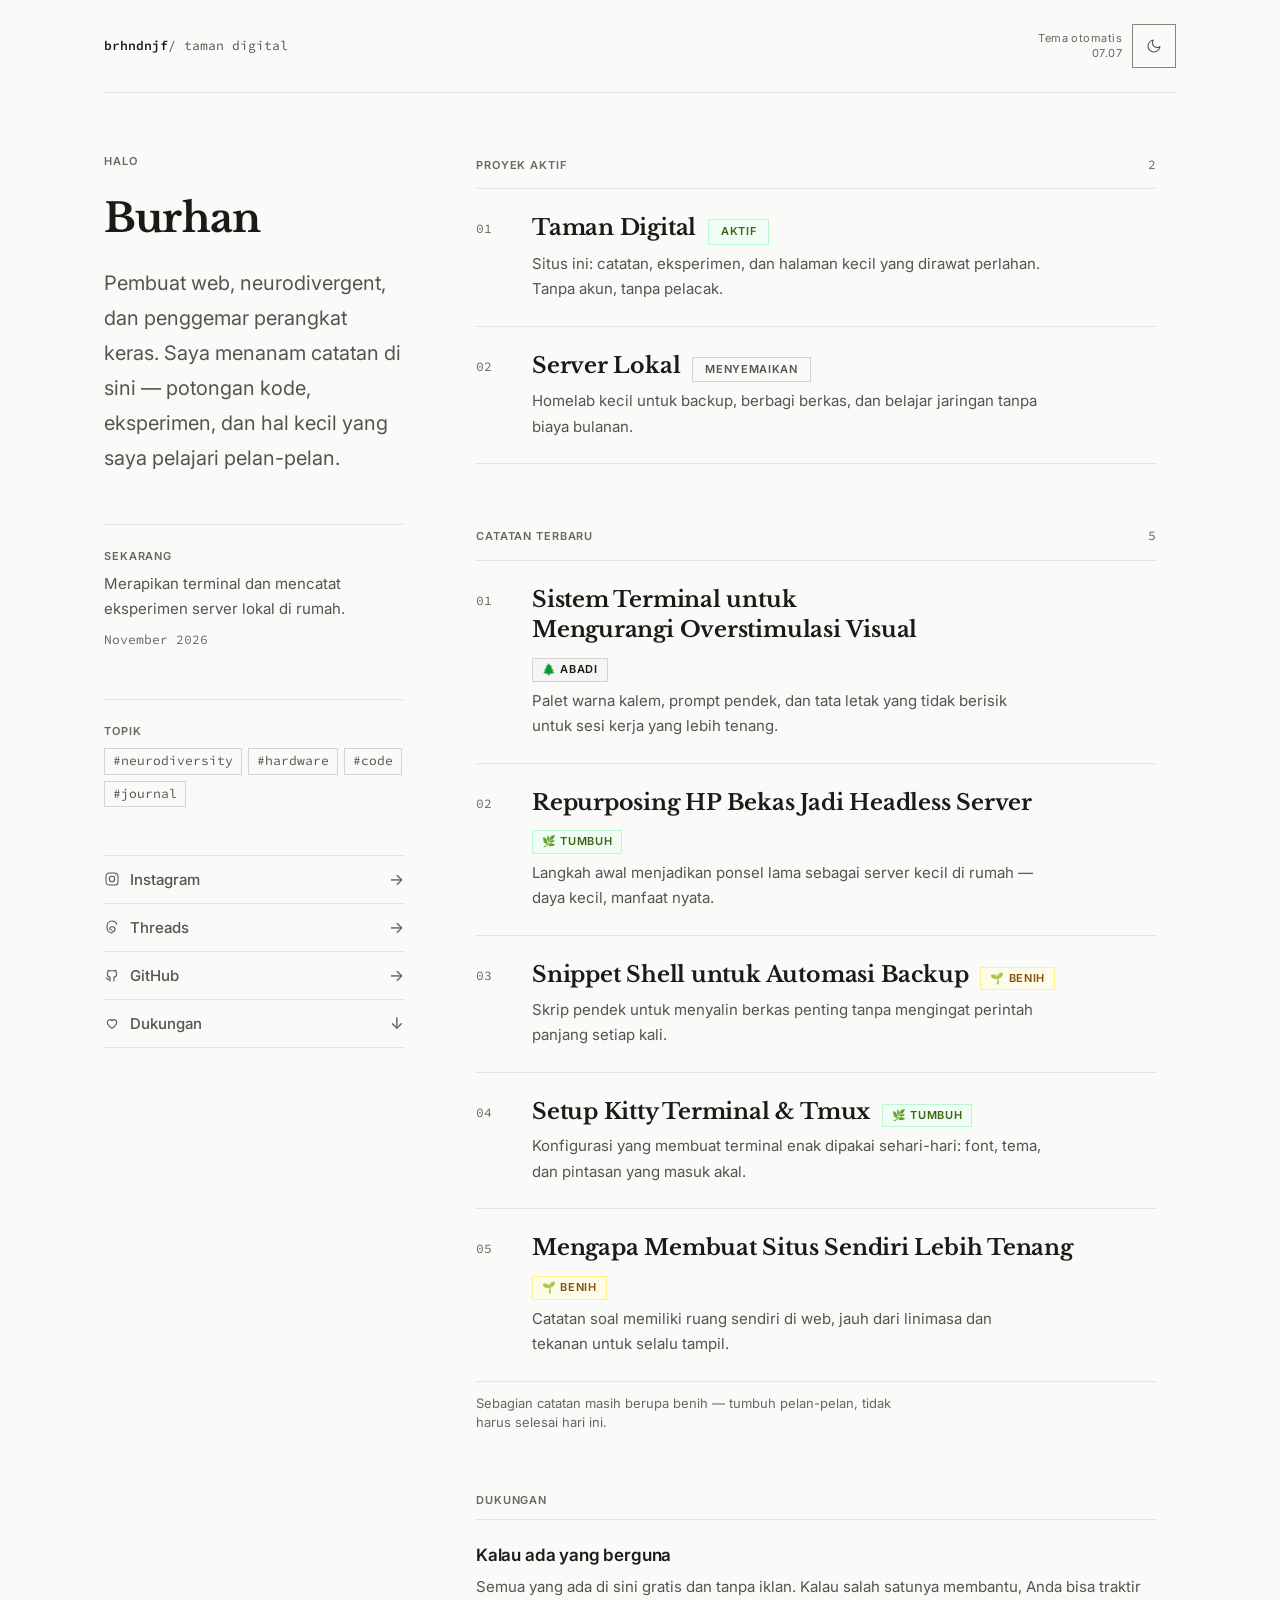
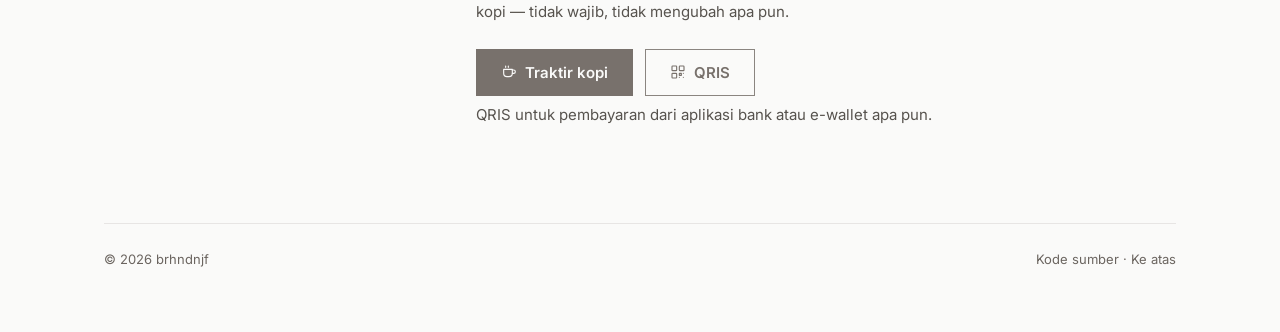
==== commit 0f44c145: "Taman digital: pilar topik, status pertumbuhan, dan catatan terbaru" ====
--- a/index.html
+++ b/index.html
@@ -7,11 +7,11 @@
   <meta name="theme-color" content="#1C1917" media="(prefers-color-scheme: dark)">
 
   <title>Burhan — brhndnjf</title>
-  <meta name="description" content="Taman digital Burhan — catatan, snippet, dan alat kecil yang tumbuh perlahan.">
+  <meta name="description" content="Taman digital Burhan — catatan soal neurodiversity, perangkat keras, kode sederhana, dan proyek kecil yang tumbuh perlahan.">
 
   <meta property="og:type" content="website">
   <meta property="og:title" content="Burhan — brhndnjf">
-  <meta property="og:description" content="Taman digital Burhan — catatan, snippet, dan alat kecil yang tumbuh perlahan.">
+  <meta property="og:description" content="Taman digital Burhan — catatan soal neurodiversity, perangkat keras, kode sederhana, dan proyek kecil yang tumbuh perlahan.">
   <meta property="og:url" content="https://brhndnjf.github.io/">
   <meta name="twitter:card" content="summary">
 
@@ -48,7 +48,7 @@
 
   <div class="wrap wrap-wide">
     <header class="top">
-      <a class="top-mark" href="/"><b>brhndnjf</b> / situs pribadi</a>
+      <a class="top-mark" href="/"><b>brhndnjf</b> / taman digital</a>
       <div class="theme" data-theme-hint>
         <span class="theme-note">
           <span data-theme-state>Tema otomatis</span>
@@ -63,57 +63,151 @@
     </header>
 
     <div class="hub-grid">
-      <aside class="hub-rail" aria-label="Identitas">
+      <aside class="hub-rail" aria-label="Identitas dan navigasi">
         <section class="intro">
           <p class="eyebrow">Halo</p>
           <h1>Burhan</h1>
           <p class="lede">
-            Saya menanam dan merawat tulisan di web — catatan, potongan kode,
-            dan alat kecil yang tumbuh perlahan. Selamat melihat-lihat.
+            Pembuat web, neurodivergent, dan penggemar perangkat keras. Saya
+            menanam catatan di sini — potongan kode, eksperimen, dan hal kecil
+            yang saya pelajari pelan-pelan.
           </p>
         </section>
 
         <section class="now" aria-labelledby="judul-sekarang">
           <h2 id="judul-sekarang">Sekarang</h2>
-          <p>Menggarap taman digital ini: catatan, snippet, dan halaman kecil.</p>
+          <p>Merapikan terminal dan mencatat eksperimen server lokal di rumah.</p>
           <time datetime="2026-11">November 2026</time>
         </section>
 
+        <section class="topics" aria-labelledby="judul-topik">
+          <h2 id="judul-topik">Topik</h2>
+          <ul class="topic-list">
+            <li class="topic">#neurodiversity</li>
+            <li class="topic">#hardware</li>
+            <li class="topic">#code</li>
+            <li class="topic">#journal</li>
+          </ul>
+        </section>
+
+        <nav class="links" aria-label="Tautan lain">
+          <a class="link" href="https://www.instagram.com/brhndnjf/" rel="me noopener">
+            <svg viewBox="0 0 24 24" aria-hidden="true"><rect x="3" y="3" width="18" height="18" rx="5"/><circle cx="12" cy="12" r="4"/><circle cx="17.5" cy="6.5" r=".8" fill="currentColor" stroke="none"/></svg>
+            Instagram
+          </a>
+          <a class="link" href="https://www.threads.com/@brhndnjf" rel="me noopener">
+            <svg viewBox="0 0 24 24" aria-hidden="true"><path d="M12 21c-4.5 0-7.5-3-7.5-9s3-9 7.5-9c3.6 0 6.2 1.9 7 5"/><path d="M12 16.5c-2 0-3.2-1-3.2-2.4 0-1.5 1.4-2.4 3.4-2.4 2.6 0 4.3 1.3 4.3 3.4 0 2.4-1.9 4.4-4.5 4.4"/></svg>
+            Threads
+          </a>
+          <a class="link" href="https://github.com/brhndnjf" rel="me noopener">
+            <svg viewBox="0 0 24 24" aria-hidden="true"><path d="M9 19c-4 1.2-4-2.2-5.5-2.7M15 21v-3.4c0-1 .1-1.4-.5-2 2.3-.3 4.5-1.2 4.5-5.2a4 4 0 0 0-1.1-2.8 3.7 3.7 0 0 0-.1-2.8s-.9-.3-3 1.1a10.3 10.3 0 0 0-5.6 0C7.1 4.5 6.2 4.8 6.2 4.8a3.7 3.7 0 0 0-.1 2.8A4 4 0 0 0 5 10.4c0 4 2.2 4.9 4.5 5.2-.6.6-.6 1.2-.5 2V21"/></svg>
+            GitHub
+          </a>
+          <a class="link" href="#dukungan">
+            <svg viewBox="0 0 24 24" aria-hidden="true"><path d="M12 20s-7-4.4-7-9a4 4 0 0 1 7-2.6A4 4 0 0 1 19 11c0 4.6-7 9-7 9Z"/></svg>
+            Dukungan
+          </a>
+        </nav>
       </aside>
 
       <main id="utama" class="hub-main">
         <section class="section" aria-labelledby="judul-proyek">
           <div class="section-head">
-            <h2 id="judul-proyek">Catatan</h2>
+            <h2 id="judul-proyek">Proyek aktif</h2>
             <span>2</span>
           </div>
 
           <div class="projects">
             <div class="project">
               <span class="project-title">
-                Belajar Web: Catatan Kecil
+                Taman Digital
                 <span class="tag is-live">Aktif</span>
               </span>
               <span class="project-desc">
-                Catatan pendek selagi saya pelajari HTML, CSS, dan JavaScript
-                — pola yang berguna, kesalahan yang diajari.
-              </span>
-            </div>
-
-            <div class="project">
-              <span class="project-title">
-                Snippet Linux &amp; Shell
+                Situs ini: catatan, eksperimen, dan halaman kecil yang dirawat
+                perlahan. Tanpa akun, tanpa pelacak.
+              </span>
+            </div>
+
+            <div class="project">
+              <span class="project-title">
+                Server Lokal
                 <span class="tag">Menyemaikan</span>
               </span>
               <span class="project-desc">
-                Perintah dan konfigurasi yang sering saya cari ulang:
-                temuan kecil, alur kerja, dan konfigurasi harian.
+                Homelab kecil untuk backup, berbagi berkas, dan belajar
+                jaringan tanpa biaya bulanan.
+              </span>
+            </div>
+          </div>
+        </section>
+
+        <section class="section" aria-labelledby="judul-catatan">
+          <div class="section-head">
+            <h2 id="judul-catatan">Catatan terbaru</h2>
+            <span>5</span>
+          </div>
+
+          <div class="projects">
+            <div class="project">
+              <span class="project-title">
+                Sistem Terminal untuk Mengurangi Overstimulasi Visual
+                <span class="status is-ever">🌲 Abadi</span>
+              </span>
+              <span class="project-desc">
+                Palet warna kalem, prompt pendek, dan tata letak yang tidak
+                berisik untuk sesi kerja yang lebih tenang.
+              </span>
+            </div>
+
+            <div class="project">
+              <span class="project-title">
+                Repurposing HP Bekas Jadi Headless Server
+                <span class="status is-bud">🌿 Tumbuh</span>
+              </span>
+              <span class="project-desc">
+                Langkah awal menjadikan ponsel lama sebagai server kecil di
+                rumah — daya kecil, manfaat nyata.
+              </span>
+            </div>
+
+            <div class="project">
+              <span class="project-title">
+                Snippet Shell untuk Automasi Backup
+                <span class="status is-seed">🌱 Benih</span>
+              </span>
+              <span class="project-desc">
+                Skrip pendek untuk menyalin berkas penting tanpa mengingat
+                perintah panjang setiap kali.
+              </span>
+            </div>
+
+            <div class="project">
+              <span class="project-title">
+                Setup Kitty Terminal &amp; Tmux
+                <span class="status is-bud">🌿 Tumbuh</span>
+              </span>
+              <span class="project-desc">
+                Konfigurasi yang membuat terminal enak dipakai sehari-hari:
+                font, tema, dan pintasan yang masuk akal.
+              </span>
+            </div>
+
+            <div class="project">
+              <span class="project-title">
+                Mengapa Membuat Situs Sendiri Lebih Tenang
+                <span class="status is-seed">🌱 Benih</span>
+              </span>
+              <span class="project-desc">
+                Catatan soal memiliki ruang sendiri di web, jauh dari linimasa
+                dan tekanan untuk selalu tampil.
               </span>
             </div>
           </div>
 
           <p class="note">
-            Taman ini belum selesai — tulisan ditambah dan dirawat pelan-pelan.
+            Sebagian catatan masih berupa benih — tumbuh pelan-pelan, tidak
+            harus selesai hari ini.
           </p>
         </section>
 
@@ -144,25 +238,6 @@
           </div>
         </section>
       </main>
-
-        <nav class="links" aria-label="Tautan lain">
-          <a class="link" href="https://www.instagram.com/brhndnjf/" rel="me noopener">
-            <svg viewBox="0 0 24 24" aria-hidden="true"><rect x="3" y="3" width="18" height="18" rx="5"/><circle cx="12" cy="12" r="4"/><circle cx="17.5" cy="6.5" r=".8" fill="currentColor" stroke="none"/></svg>
-            Instagram
-          </a>
-          <a class="link" href="https://www.threads.com/@brhndnjf" rel="me noopener">
-            <svg viewBox="0 0 24 24" aria-hidden="true"><path d="M12 21c-4.5 0-7.5-3-7.5-9s3-9 7.5-9c3.6 0 6.2 1.9 7 5"/><path d="M12 16.5c-2 0-3.2-1-3.2-2.4 0-1.5 1.4-2.4 3.4-2.4 2.6 0 4.3 1.3 4.3 3.4 0 2.4-1.9 4.4-4.5 4.4"/></svg>
-            Threads
-          </a>
-          <a class="link" href="https://github.com/brhndnjf" rel="me noopener">
-            <svg viewBox="0 0 24 24" aria-hidden="true"><path d="M9 19c-4 1.2-4-2.2-5.5-2.7M15 21v-3.4c0-1 .1-1.4-.5-2 2.3-.3 4.5-1.2 4.5-5.2a4 4 0 0 0-1.1-2.8 3.7 3.7 0 0 0-.1-2.8s-.9-.3-3 1.1a10.3 10.3 0 0 0-5.6 0C7.1 4.5 6.2 4.8 6.2 4.8a3.7 3.7 0 0 0-.1 2.8A4 4 0 0 0 5 10.4c0 4 2.2 4.9 4.5 5.2-.6.6-.6 1.2-.5 2V21"/></svg>
-            GitHub
-          </a>
-          <a class="link" href="#dukungan">
-            <svg viewBox="0 0 24 24" aria-hidden="true"><path d="M12 20s-7-4.4-7-9a4 4 0 0 1 7-2.6A4 4 0 0 1 19 11c0 4.6-7 9-7 9Z"/></svg>
-            Dukungan
-          </a>
-        </nav>
     </div>
 
     <footer class="foot">
--- a/assets/css/hub.css
+++ b/assets/css/hub.css
@@ -74,6 +74,37 @@
   font-family: var(--mono);
   font-size: var(--fs-caption);
   color: var(--ink-3-text);
+}
+
+/* ---------- Topik ---------- */
+.topics {
+  margin-top: var(--s4);
+  padding-top: var(--s2);
+  border-top: 1px solid var(--line);
+}
+.topics h2 {
+  font-family: var(--font);
+  font-size: var(--fs-overline);
+  font-weight: 600;
+  letter-spacing: 0.08em;
+  text-transform: uppercase;
+  color: var(--ink-3-text);
+}
+.topic-list {
+  display: flex;
+  flex-wrap: wrap;
+  gap: 6px;
+  margin: 10px 0 0;
+  padding: 0;
+  list-style: none;
+}
+.topic {
+  font-family: var(--mono);
+  font-size: var(--fs-caption);
+  line-height: 1.4;
+  color: var(--ink-2);
+  padding: 3px 8px;
+  border: 1px solid var(--line-2);
 }
 
 /* ---------- Tautan ---------- */
@@ -227,6 +258,23 @@
 .tag.is-live { background: var(--ok-bg); border-color: var(--ok-line); color: var(--ok); }
 .tag.is-next { background: var(--warn-bg); border-color: var(--warn-line); color: var(--warn); }
 
+/* Status pertumbuhan catatan — 🌱 benih, 🌿 tumbuh, 🌲 abadi */
+.status {
+  font-family: var(--font);
+  font-size: var(--fs-overline);
+  font-weight: 600;
+  letter-spacing: 0.06em;
+  text-transform: uppercase;
+  padding: 3px 9px;
+  border: 1px solid var(--line-2);
+  color: var(--ink-2);
+  background: transparent;
+  white-space: nowrap;
+}
+.status.is-seed { background: var(--warn-bg); border-color: var(--warn-line); color: var(--warn); }
+.status.is-bud { background: var(--ok-bg); border-color: var(--ok-line); color: var(--ok); }
+.status.is-ever { background: var(--surface); border-color: var(--line-2); color: var(--ink); }
+
 /* ---------- Dukungan ---------- */
 .support { margin-top: var(--s2); }
 .support h3 { font-family: var(--font); font-size: var(--fs-body); font-weight: 600; }
@@ -267,7 +315,6 @@
 @media (min-width: 900px) {
   .hub-grid {
     grid-template-columns: 260px minmax(0, 1fr);
-    grid-template-rows: auto auto;
     column-gap: var(--s5);
     row-gap: var(--s4);
     align-items: start;
@@ -276,14 +323,9 @@
     grid-column: 1;
     grid-row: 1;
   }
-  .links {
-    grid-column: 1;
-    grid-row: 2;
-    margin-top: 0;
-  }
   .hub-main {
     grid-column: 2;
-    grid-row: 1 / span 2;
+    grid-row: 1;
     max-width: var(--container);
   }
   .section { padding-top: var(--s5); }
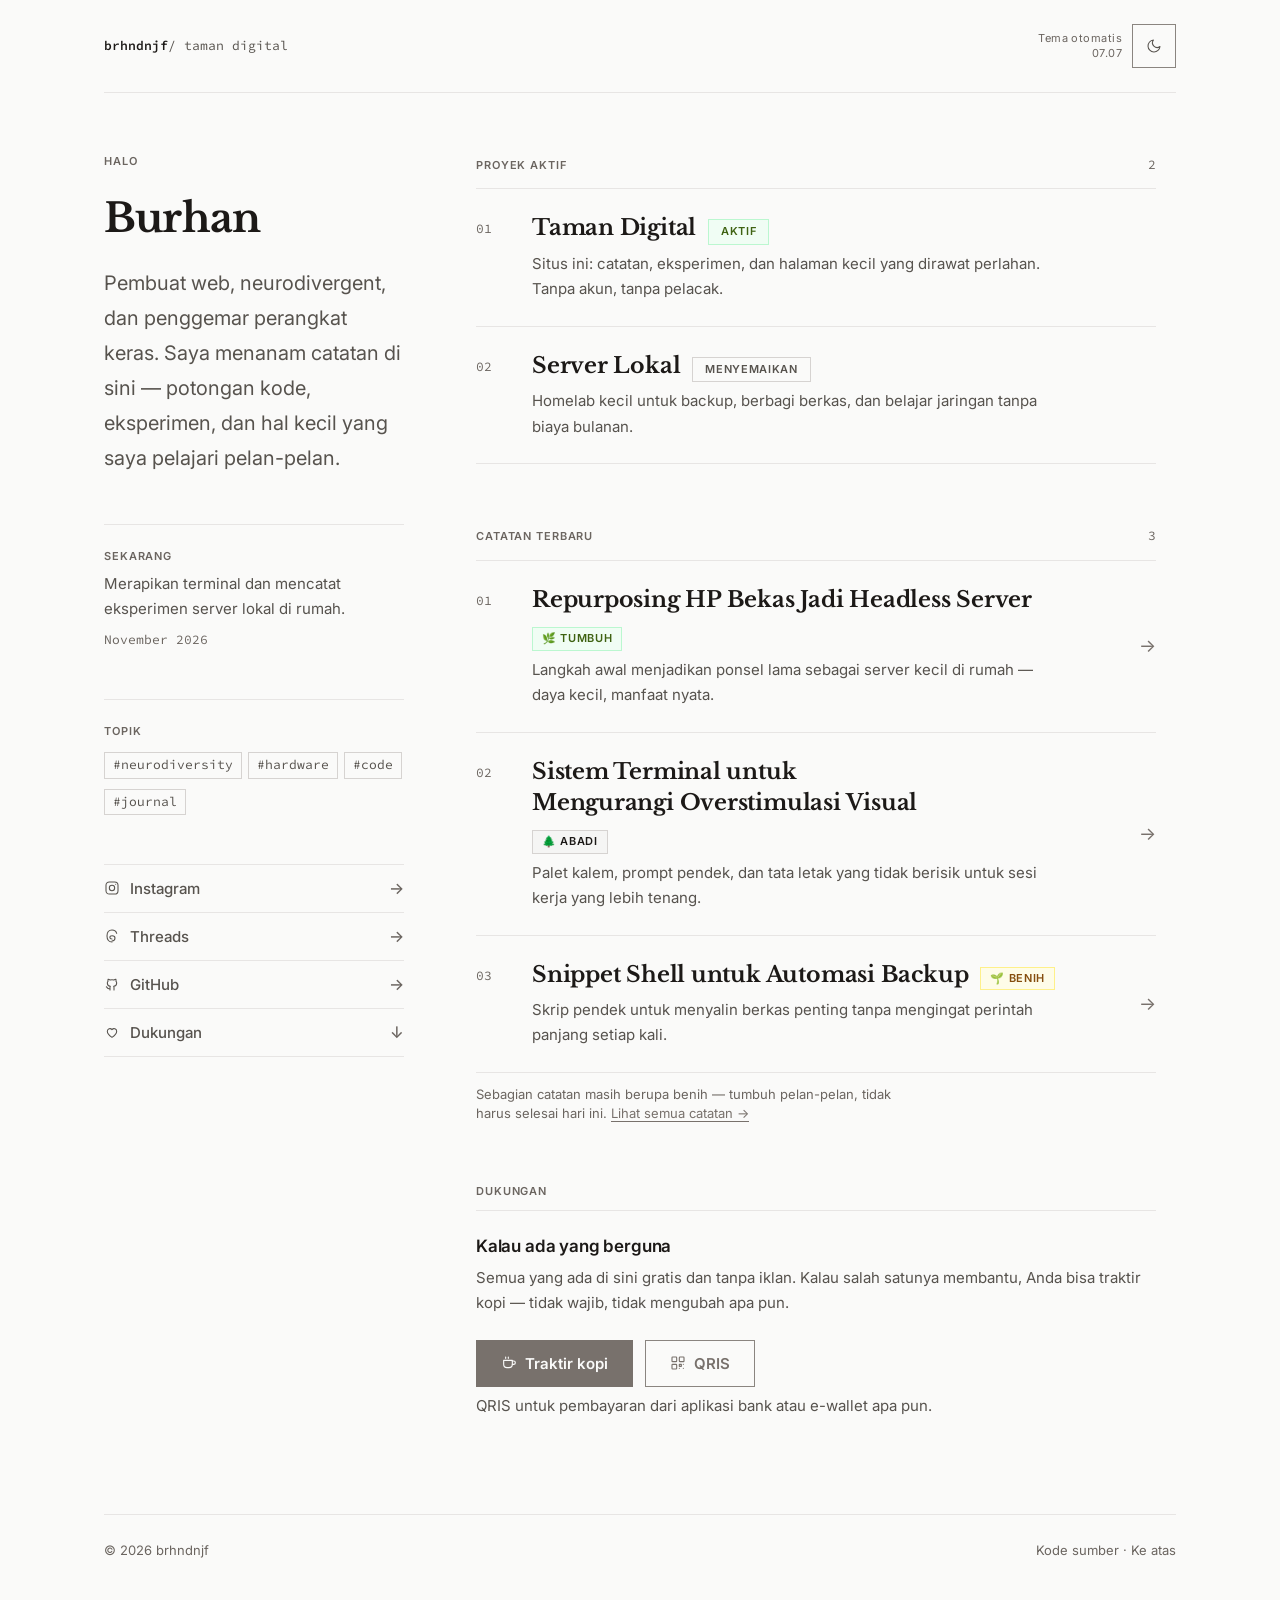
==== commit afd51dc1: "Tambah sistem catatan statis dan dokumentasi taman digital" ====
--- a/index.html
+++ b/index.html
@@ -14,6 +14,7 @@
   <meta property="og:description" content="Taman digital Burhan — catatan soal neurodiversity, perangkat keras, kode sederhana, dan proyek kecil yang tumbuh perlahan.">
   <meta property="og:url" content="https://brhndnjf.github.io/">
   <meta name="twitter:card" content="summary">
+  <link rel="canonical" href="https://brhndnjf.github.io/">
 
   <link rel="icon" href="data:image/svg+xml,<svg xmlns='http://www.w3.org/2000/svg' viewBox='0 0 100 100'><rect width='100' height='100' rx='22' fill='%23E4572E'/><text x='50' y='68' font-size='54' font-family='system-ui' font-weight='600' fill='white' text-anchor='middle'>b</text></svg>">
 
@@ -83,10 +84,10 @@
         <section class="topics" aria-labelledby="judul-topik">
           <h2 id="judul-topik">Topik</h2>
           <ul class="topic-list">
-            <li class="topic">#neurodiversity</li>
-            <li class="topic">#hardware</li>
-            <li class="topic">#code</li>
-            <li class="topic">#journal</li>
+            <li><a class="topic" href="/catatan/?tag=neurodiversity">#neurodiversity</a></li>
+            <li><a class="topic" href="/catatan/?tag=hardware">#hardware</a></li>
+            <li><a class="topic" href="/catatan/?tag=code">#code</a></li>
+            <li><a class="topic" href="/catatan/?tag=journal">#journal</a></li>
           </ul>
         </section>
 
@@ -145,69 +146,42 @@
         <section class="section" aria-labelledby="judul-catatan">
           <div class="section-head">
             <h2 id="judul-catatan">Catatan terbaru</h2>
-            <span>5</span>
-          </div>
-
-          <div class="projects">
-            <div class="project">
+            <span data-notes-count>3</span>
+          </div>
+
+          <div class="projects" data-notes-latest>
+            <!-- notes:start -->
+            <a class="project" href="/catatan/hp-bekas-headless-server/">
+              <span class="project-title">
+                Repurposing HP Bekas Jadi Headless Server
+                <span class="status is-bud">🌿 Tumbuh</span>
+              </span>
+              <span class="project-desc">Langkah awal menjadikan ponsel lama sebagai server kecil di rumah — daya kecil, manfaat nyata.</span>
+              <span class="project-go" aria-hidden="true">→</span>
+            </a>
+            <a class="project" href="/catatan/sistem-terminal-overstimulasi/">
               <span class="project-title">
                 Sistem Terminal untuk Mengurangi Overstimulasi Visual
                 <span class="status is-ever">🌲 Abadi</span>
               </span>
-              <span class="project-desc">
-                Palet warna kalem, prompt pendek, dan tata letak yang tidak
-                berisik untuk sesi kerja yang lebih tenang.
-              </span>
-            </div>
-
-            <div class="project">
-              <span class="project-title">
-                Repurposing HP Bekas Jadi Headless Server
-                <span class="status is-bud">🌿 Tumbuh</span>
-              </span>
-              <span class="project-desc">
-                Langkah awal menjadikan ponsel lama sebagai server kecil di
-                rumah — daya kecil, manfaat nyata.
-              </span>
-            </div>
-
-            <div class="project">
+              <span class="project-desc">Palet kalem, prompt pendek, dan tata letak yang tidak berisik untuk sesi kerja yang lebih tenang.</span>
+              <span class="project-go" aria-hidden="true">→</span>
+            </a>
+            <a class="project" href="/catatan/snippet-backup-shell/">
               <span class="project-title">
                 Snippet Shell untuk Automasi Backup
                 <span class="status is-seed">🌱 Benih</span>
               </span>
-              <span class="project-desc">
-                Skrip pendek untuk menyalin berkas penting tanpa mengingat
-                perintah panjang setiap kali.
-              </span>
-            </div>
-
-            <div class="project">
-              <span class="project-title">
-                Setup Kitty Terminal &amp; Tmux
-                <span class="status is-bud">🌿 Tumbuh</span>
-              </span>
-              <span class="project-desc">
-                Konfigurasi yang membuat terminal enak dipakai sehari-hari:
-                font, tema, dan pintasan yang masuk akal.
-              </span>
-            </div>
-
-            <div class="project">
-              <span class="project-title">
-                Mengapa Membuat Situs Sendiri Lebih Tenang
-                <span class="status is-seed">🌱 Benih</span>
-              </span>
-              <span class="project-desc">
-                Catatan soal memiliki ruang sendiri di web, jauh dari linimasa
-                dan tekanan untuk selalu tampil.
-              </span>
-            </div>
+              <span class="project-desc">Skrip pendek untuk menyalin berkas penting tanpa mengingat perintah panjang setiap kali.</span>
+              <span class="project-go" aria-hidden="true">→</span>
+            </a>
+            <!-- notes:end -->
           </div>
 
           <p class="note">
             Sebagian catatan masih berupa benih — tumbuh pelan-pelan, tidak
             harus selesai hari ini.
+            <a href="/catatan/">Lihat semua catatan →</a>
           </p>
         </section>
 
--- a/assets/css/hub.css
+++ b/assets/css/hub.css
@@ -99,13 +99,17 @@
   list-style: none;
 }
 .topic {
+  display: inline-block;
   font-family: var(--mono);
   font-size: var(--fs-caption);
   line-height: 1.4;
   color: var(--ink-2);
   padding: 3px 8px;
   border: 1px solid var(--line-2);
-}
+  text-decoration: none;
+  transition: border-color .15s, color .15s;
+}
+a.topic:hover { border-color: var(--stone); color: var(--ink); }
 
 /* ---------- Tautan ---------- */
 .links {
